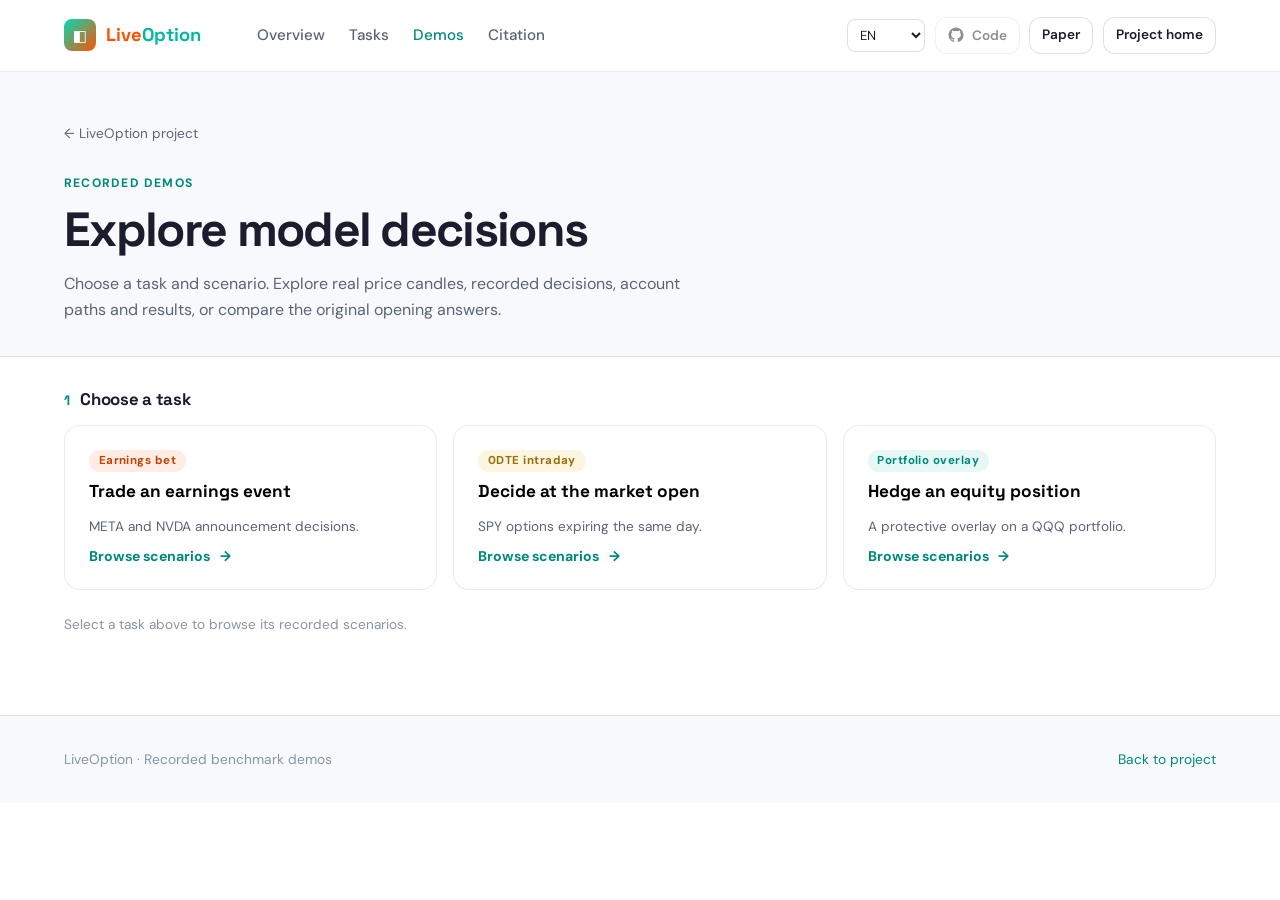
==== demos.html @ 9b3268a4 "Combine recorded models into a single demo selector and comparison" ====
<!DOCTYPE html>
<html lang="en">
<head>
<meta charset="utf-8">
<meta name="viewport" content="width=device-width, initial-scale=1">
<title data-i18n="meta.demoTitle">Recorded demos — LiveOption</title>
<meta name="description" content="Explore recorded LiveOption decisions by task: earnings events, 0DTE intraday trading and portfolio overlays." data-i18n-content="meta.demoDescription">
<link rel="preconnect" href="https://fonts.googleapis.com">
<link rel="preconnect" href="https://fonts.gstatic.com" crossorigin>
<link href="https://fonts.googleapis.com/css2?family=Space+Grotesk:wght@500;600;700&family=DM+Sans:ital,opsz,wght@0,9..40,400;0,9..40,500;0,9..40,600;0,9..40,700&family=JetBrains+Mono:wght@400;500&display=swap" rel="stylesheet">
<script src="js/locales.js?v=6"></script>
<script src="js/i18n.js?v=3"></script>
<link rel="stylesheet" href="css/style.css?v=6">
</head>

<body class="demos-page">
<nav class="nav">
  <div class="container">
    <a class="brand" href="index.html">
      <span class="mark">◧</span>
      <span><span class="lo-a">Live</span><span class="lo-b">Option</span></span>
    </a>
    <div class="nav-links">
      <a href="index.html#overview"><span data-i18n="nav.overview">Overview</span></a>
      <a href="index.html#tasks"><span data-i18n="nav.tasks">Tasks</span></a>
      <a href="demos.html" class="active" aria-current="page"><span data-i18n="nav.demos">Demos</span></a>
      <a href="index.html#cite"><span data-i18n="nav.citation">Citation</span></a>
    </div>
    <div class="nav-actions">
      <select class="language-select" data-language-select aria-label="Language" data-i18n-aria-label="nav.language">
        <option value="en" lang="en">EN</option>
        <option value="cn" lang="zh-CN">中文</option>
        <option value="jp" lang="ja">日本語</option>
      </select>
      <button class="btn btn-sm" type="button" disabled title="Repository link coming soon" aria-label="GitHub code — link coming soon" data-i18n-title="nav.codeSoon" data-i18n-aria-label="nav.codeAria"><svg width="16" height="16" viewBox="0 0 24 24" fill="currentColor" aria-hidden="true"><path d="M12 .75a11.25 11.25 0 0 0-3.558 21.923c.563.105.773-.244.773-.543v-2.094c-3.14.682-3.803-1.332-3.803-1.332-.514-1.306-1.255-1.654-1.255-1.654-1.026-.701.078-.687.078-.687 1.134.08 1.73 1.165 1.73 1.165 1.008 1.727 2.644 1.228 3.29.94.102-.73.394-1.228.716-1.51-2.507-.286-5.143-1.254-5.143-5.581 0-1.233.44-2.24 1.164-3.03-.117-.286-.505-1.434.11-2.987 0 0 .949-.304 3.094 1.16A10.76 10.76 0 0 1 12 6.142c.956.005 1.919.13 2.817.38 2.144-1.465 3.092-1.16 3.092-1.16.617 1.553.229 2.701.112 2.987.724.79 1.163 1.797 1.163 3.03 0 4.339-2.64 5.292-5.155 5.572.405.35.766 1.042.766 2.1v3.08c0 .302.204.653.78.542A11.252 11.252 0 0 0 12 .75Z"/></svg><span data-i18n="nav.code">Code</span></button>
      <a class="btn btn-sm" href="index.html#cite"><span data-i18n="nav.paper">Paper</span></a>
      <a class="btn btn-sm" href="index.html"><span data-i18n="nav.home">Project home</span></a>
    </div>
  </div>
</nav>
<main>
  <header class="demo-header">
    <div class="container">
      <a class="back-link" href="index.html"><span data-i18n="demo.back">← LiveOption project</span></a>
      <div class="eyebrow"><span data-i18n="demos.eyebrow">Recorded demos</span></div>
      <h1><span data-i18n="demo.title">Explore model decisions</span></h1>
      <p><span data-i18n="demo.intro">Choose a task, then a scenario. Compare the observation, reasoning and option orders from our recorded runs.</span></p>
    </div>
  </header>
  <section class="demo-browser" aria-label="Recorded demo browser" data-i18n-aria-label="demo.region">
    <div class="container">
      <h2 class="step-heading">1 <span><span data-i18n="demo.chooseTask">Choose a task</span></span></h2>
      <div class="demo-task-list" id="demo-tasks" aria-label="Task selection" data-i18n-aria-label="demo.taskSelection"></div>
      <p class="note" id="demo-status" role="status" aria-live="polite"><span data-i18n="demo.loading">Loading recorded demos…</span></p>
      <div class="pg demo-workspace" id="demo-workspace" hidden>
        <aside class="pg-side">
          <div class="panel">
            <h2 class="step-heading">2 <span><span data-i18n="demo.chooseScenario">Choose a scenario</span></span></h2>
            <div class="scenario-list" id="scenario-list" aria-label="Scenario selection" data-i18n-aria-label="demo.scenarioSelection"></div>
          </div>
          <details class="recording-note">
            <summary><span data-i18n="demo.about">About these recordings</span></summary>
            <p class="note"><span data-i18n="demo.aboutBody">All recorded models appear together. Observations may differ in news or portfolio state; differences are marked in the opening comparison.</span></p>
          </details>
        </aside>
        <div class="pg-main" aria-busy="false" id="demo-main">
          <div class="panel scenario-header">
            <div class="eyebrow" id="sc-task"></div>
            <h2 id="sc-title"><span data-i18n="demo.chooseScenario">Choose a scenario</span></h2>
            <p id="sc-blurb"></p>
            <div class="controls">
              <button class="btn btn-sm" id="toggle-prompt" aria-expanded="false" aria-controls="prompt-box"><span data-i18n="demo.showObservation">Show observation</span></button>
            </div>
            <div class="prompt-box" id="prompt-box" hidden></div>
            <p class="note" id="sc-meta"></p>
          </div>
          <div class="replay-tabs seg" id="replay-tabs" role="group" aria-label="Demo views" data-i18n-aria-label="replay.views" hidden></div>
          <div id="replay-host" hidden></div>
          <div class="panel" id="opening-panel">
            <h2 class="answers-heading"><span data-i18n="demo.answers">Recorded model decisions</span></h2>
            <p class="note answers-intro"><span data-i18n="demo.answersIntro">Reasoning, proposed option legs and orders resolved by the engine.</span></p>
            <p class="note original-note" data-i18n="demo.original">Observations, model replies and order identifiers are original benchmark records (English).</p>
            <div class="answers" id="answers"></div>
          </div>
        </div>
      </div>
      <noscript><p>Enable JavaScript to browse the recorded demos.</p></noscript>
    </div>
  </section>
</main>
<footer><div class="container"><div><span data-i18n="footer.demo">LiveOption · Recorded benchmark demos</span></div><a href="index.html"><span data-i18n="footer.back">Back to project</span></a></div></footer>
<script src="js/playground.js?v=6"></script>
<script src="js/replay.js?v=6"></script>
<!-- Default Statcounter code for LO https://liveoption.github.io/ -->
<script type="text/javascript">
var sc_project=13361926;
var sc_invisible=1;
var sc_security="5db59f12";
</script>
<script type="text/javascript"
src="https://www.statcounter.com/counter/counter.js" async></script>
<noscript><div class="statcounter"><a title="Web Analytics Made Easy -
Statcounter" href="https://statcounter.com/" target="_blank"><img
class="statcounter" src="https://c.statcounter.com/13361926/0/5db59f12/1/"
alt="Web Analytics Made Easy - Statcounter"
referrerPolicy="no-referrer-when-downgrade"></a></div></noscript>
<!-- End of Statcounter Code -->
</body>
</html>
---- css/style.css ----
/* LiveOption project site.
   Palette and type follow the AlphaBench project page so the two read as one
   body of work: teal primary, orange secondary, Space Grotesk headings over
   DM Sans body. The option-specific additions are the call/put pair and the
   per-model series colours, which are the manuscript's own figure colours so
   a model keeps one colour across the paper and the site. */

:root {
  --primary: #00B8A0;
  --primary-light: #00DBB6;
  --primary-dark: #00897B;
  --secondary: #FC5200;
  --gold: #E5A800;

  --bg: #FFFFFF;
  --bg-2: #F8F9FC;
  --bg-3: #F1F3F8;
  --bg-card: rgba(255, 255, 255, 0.95);
  --border: rgba(0, 0, 0, 0.08);
  --border-2: rgba(0, 0, 0, 0.12);

  --text: #1A1D2E;
  --text-2: #5A6478;
  --muted: #8994A8;

  /* Calls read green and puts red throughout, in the figures and here. */
  --call: #27AE60;
  --put: #E74C3C;

  --font-head: 'Space Grotesk', system-ui, -apple-system, sans-serif;
  --font-body: 'DM Sans', system-ui, -apple-system, sans-serif;
  --font-mono: 'JetBrains Mono', ui-monospace, 'SF Mono', Menlo, monospace;

  --r-sm: 8px;
  --r-md: 12px;
  --r-lg: 16px;
  --r-xl: 24px;
  --r-full: 9999px;

  --sp-xs: 0.5rem;
  --sp-sm: 1rem;
  --sp-md: 1.5rem;
  --sp-lg: 2rem;
  --sp-xl: 3rem;
  --sp-2xl: 4rem;
  --sp-3xl: 6rem;

  --shadow-sm: 0 1px 3px rgba(0,0,0,.08), 0 1px 2px rgba(0,0,0,.04);
  --shadow-md: 0 4px 6px rgba(0,0,0,.07), 0 2px 4px rgba(0,0,0,.04);
  --shadow-lg: 0 10px 25px rgba(0,0,0,.10), 0 4px 10px rgba(0,0,0,.05);
  --glow: 0 0 40px rgba(0,184,160,.12);

  --nav-h: 72px;
  --container: 1200px;
  --t-fast: 150ms ease;
  --t: 250ms ease;
}

* { box-sizing: border-box; }
[hidden] { display: none !important; }
button, a { -webkit-tap-highlight-color: transparent; }
button:focus-visible, a:focus-visible, summary:focus-visible { outline: 3px solid var(--primary); outline-offset: 4px; }

html { scroll-behavior: smooth; scroll-padding-top: calc(var(--nav-h) + 16px); }

body {
  margin: 0;
  font-family: var(--font-body);
  color: var(--text);
  background: var(--bg);
  line-height: 1.65;
  -webkit-font-smoothing: antialiased;
}

h1, h2, h3, h4 { font-family: var(--font-head); line-height: 1.2; margin: 0 0 var(--sp-sm); }
h2 { font-size: clamp(1.8rem, 3.5vw, 2.5rem); letter-spacing: -0.02em; }
h3 { font-size: 1.2rem; }
p { margin: 0 0 var(--sp-sm); color: var(--text-2); }
a { color: var(--primary-dark); text-decoration: none; }
a:hover { text-decoration: underline; }
code, .mono { font-family: var(--font-mono); font-size: 0.86em; }

.container { max-width: var(--container); margin: 0 auto; padding: 0 var(--sp-md); }
.narrow { max-width: 820px; }

/* ── navigation ─────────────────────────────────────────────── */
.nav {
  position: sticky; top: 0; z-index: 100; height: var(--nav-h);
  display: flex; align-items: center;
  background: rgba(255,255,255,.88);
  backdrop-filter: saturate(180%) blur(12px);
  border-bottom: 1px solid var(--border);
}
.nav .container { display: flex; align-items: center; gap: var(--sp-md); width: 100%; }
.brand { display: flex; align-items: center; gap: .6rem; font-family: var(--font-head); font-weight: 700; font-size: 1.15rem; color: var(--text); }
.brand:hover { text-decoration: none; }
.brand .mark {
  width: 32px; height: 32px; border-radius: var(--r-sm);
  background: linear-gradient(135deg, var(--primary-light), var(--secondary));
  display: grid; place-items: center; color: #fff; font-size: .95rem;
}
.brand .lo-a { color: var(--secondary); }
.brand .lo-b { color: var(--primary); }
.nav-links { display: flex; gap: var(--sp-md); margin-left: var(--sp-lg); }
.nav-links a { color: var(--text-2); font-size: .95rem; font-weight: 500; }
.nav-links a:hover, .nav-links a.active { color: var(--primary-dark); text-decoration: none; }
.nav-actions { margin-left: auto; display: flex; gap: .6rem; }
.nav-actions .btn { white-space: nowrap; }

.btn {
  display: inline-flex; align-items: center; gap: .5rem;
  padding: .62rem 1.1rem; border-radius: var(--r-md);
  font-family: var(--font-body); font-weight: 600; font-size: .92rem;
  border: 1px solid var(--border-2); background: #fff; color: var(--text);
  cursor: pointer; transition: all var(--t-fast); text-decoration: none;
}
.btn:hover { box-shadow: var(--shadow-md); transform: translateY(-1px); text-decoration: none; }
.btn-primary { background: var(--secondary); border-color: var(--secondary); color: #fff; }
.btn-primary:hover { background: #e04a00; }
.btn-teal { background: var(--primary); border-color: var(--primary); color: #fff; }
.btn-teal:hover { background: var(--primary-dark); }
.btn:disabled { opacity: .5; cursor: not-allowed; transform: none; box-shadow: none; }
.btn-sm { padding: .4rem .75rem; font-size: .85rem; }

/* ── hero ───────────────────────────────────────────────────── */
.hero {
  padding: var(--sp-3xl) 0 var(--sp-2xl);
  background: linear-gradient(135deg, #FFFFFF 0%, #F8F9FC 50%, #F1F5F9 100%);
  text-align: center; position: relative; overflow: hidden;
}
.hero::before {
  content: ''; position: absolute; inset: 0;
  background-image: linear-gradient(var(--border) 1px, transparent 1px),
                    linear-gradient(90deg, var(--border) 1px, transparent 1px);
  background-size: 48px 48px; opacity: .5;
  mask-image: radial-gradient(ellipse at center, #000 10%, transparent 70%);
}
.hero > * { position: relative; }
.pill {
  display: inline-flex; align-items: center; gap: .45rem;
  padding: .4rem .95rem; border-radius: var(--r-full);
  background: rgba(229,168,0,.1); border: 1px solid rgba(229,168,0,.25);
  color: #96700a; font-size: .85rem; font-weight: 600; margin-bottom: var(--sp-md);
}
.hero h1 {
  font-size: clamp(2.8rem, 7vw, 4.6rem); letter-spacing: -0.03em; margin-bottom: var(--sp-sm);
}
.hero h1 .a { color: var(--secondary); }
.hero h1 .b { color: var(--primary); }
.hero .tagline {
  font-family: var(--font-head); font-weight: 700; color: var(--text);
  font-size: clamp(1.05rem, 2.4vw, 1.4rem); max-width: 720px; margin: 0 auto var(--sp-md);
}
.hero .lede { max-width: 680px; margin: 0 auto var(--sp-lg); }
.hero-actions { display: flex; gap: .75rem; justify-content: center; flex-wrap: wrap; }

.stat-strip {
  display: grid; grid-template-columns: repeat(auto-fit, minmax(140px, 1fr));
  gap: var(--sp-sm); margin-top: var(--sp-2xl);
}
.stat { text-align: center; padding: var(--sp-sm); }
.stat .n { font-family: var(--font-head); font-size: 1.9rem; font-weight: 700; color: var(--primary-dark); }
.stat .l { font-size: .82rem; color: var(--muted); text-transform: uppercase; letter-spacing: .06em; }

/* ── sections ───────────────────────────────────────────────── */
section { padding: var(--sp-3xl) 0; }
section.alt { background: var(--bg-2); }
.sec-head { text-align: center; max-width: 760px; margin: 0 auto var(--sp-xl); }
.sec-head .eyebrow {
  color: var(--primary); font-weight: 700; font-size: .82rem;
  text-transform: uppercase; letter-spacing: .1em; margin-bottom: .4rem;
}

.cards { display: grid; grid-template-columns: repeat(auto-fit, minmax(280px, 1fr)); gap: var(--sp-md); }
.card {
  background: var(--bg-card); border: 1px solid var(--border);
  border-radius: var(--r-lg); padding: var(--sp-md);
  transition: all var(--t); position: relative; overflow: hidden;
}
.card:hover { box-shadow: var(--shadow-lg); transform: translateY(-2px); border-color: var(--border-2); }
.card .tag {
  display: inline-block; padding: .2rem .6rem; border-radius: var(--r-full);
  font-size: .72rem; font-weight: 700; letter-spacing: .04em;
  background: rgba(0,184,160,.1); color: var(--primary-dark); margin-bottom: .6rem;
}
.card .tag.orange { background: rgba(252,82,0,.1); color: #c24000; }
.card .tag.gold { background: rgba(229,168,0,.12); color: #96700a; }
.card p:last-child { margin-bottom: 0; }

/* ── tables ─────────────────────────────────────────────────── */
.table-wrap { overflow-x: auto; border: 1px solid var(--border); border-radius: var(--r-lg); background: #fff; }
table { width: 100%; border-collapse: collapse; font-size: .9rem; }
th, td { padding: .6rem .75rem; text-align: right; white-space: nowrap; }
th:first-child, td:first-child { text-align: left; }
thead th {
  background: var(--bg-3); font-family: var(--font-head); font-weight: 600;
  font-size: .8rem; color: var(--text-2); text-transform: uppercase; letter-spacing: .04em;
  position: sticky; top: 0; cursor: pointer; user-select: none;
}
thead th:hover { color: var(--primary-dark); }
thead th .arrow { opacity: .35; font-size: .7em; margin-left: .25rem; }
thead th.sorted .arrow { opacity: 1; color: var(--primary); }
tbody tr { border-top: 1px solid var(--border); }
tbody tr:hover { background: var(--bg-2); }
td.num { font-variant-numeric: tabular-nums; }
.pos { color: #1e8e5a; }
.neg { color: #c0392b; }
.model-cell { display: flex; align-items: center; gap: .5rem; font-weight: 600; }
.swatch { width: 10px; height: 10px; border-radius: 3px; flex: none; }

.controls { display: flex; gap: .6rem; flex-wrap: wrap; align-items: center; margin-bottom: var(--sp-md); }
.seg { display: inline-flex; background: var(--bg-3); border-radius: var(--r-md); padding: 3px; }
.seg button {
  border: 0; background: none; padding: .45rem .9rem; border-radius: var(--r-sm);
  font-family: var(--font-body); font-weight: 600; font-size: .88rem;
  color: var(--text-2); cursor: pointer; transition: all var(--t-fast);
}
.seg button.on { background: #fff; color: var(--primary-dark); box-shadow: var(--shadow-sm); }

.note {
  font-size: .85rem; color: var(--muted); margin-top: .75rem; line-height: 1.55;
}
.callout {
  border-left: 3px solid var(--gold); background: rgba(229,168,0,.06);
  padding: var(--sp-sm) var(--sp-md); border-radius: 0 var(--r-md) var(--r-md) 0;
  margin: var(--sp-md) 0; font-size: .92rem;
}
.callout strong { color: #96700a; }
.callout.teal { border-left-color: var(--primary); background: rgba(0,184,160,.06); }
.callout.teal strong { color: var(--primary-dark); }

/* ── figures ────────────────────────────────────────────────── */
figure { margin: var(--sp-lg) 0; }
figure img { width: 100%; border: 1px solid var(--border); border-radius: var(--r-lg); background: #fff; }
figcaption { font-size: .85rem; color: var(--muted); margin-top: .6rem; text-align: center; }

.chart { width: 100%; }
.chart text { font-family: var(--font-body); }

/* ── playground ─────────────────────────────────────────────── */
.pg { display: grid; grid-template-columns: 320px 1fr; gap: var(--sp-md); align-items: start; }
@media (max-width: 900px) { .pg { grid-template-columns: 1fr; } }

.pg-side { position: sticky; top: calc(var(--nav-h) + 16px); display: grid; gap: var(--sp-sm); }
.pg-main { min-width: 0; }
.panel { background: #fff; border: 1px solid var(--border); border-radius: var(--r-lg); padding: var(--sp-md); }
.panel h3 { font-size: 1rem; margin-bottom: .75rem; }

label { display: block; font-size: .82rem; font-weight: 600; color: var(--text-2); margin-bottom: .3rem; }
input[type=text], input[type=password], select, textarea {
  width: 100%; padding: .55rem .7rem; border: 1px solid var(--border-2);
  border-radius: var(--r-sm); font-family: var(--font-body); font-size: .9rem;
  background: #fff; color: var(--text);
}
input:focus, select:focus, textarea:focus { outline: 2px solid rgba(0,184,160,.35); border-color: var(--primary); }
.field { margin-bottom: .8rem; }
.field .hint { font-size: .76rem; color: var(--muted); margin-top: .25rem; }

.scenario-list { display: grid; gap: .5rem; }
.scenario {
  text-align: left; border: 1px solid var(--border); background: #fff;
  border-radius: var(--r-md); padding: .7rem .85rem; cursor: pointer;
  transition: all var(--t-fast); font-family: var(--font-body);
}
.scenario:hover { border-color: var(--primary); }
.scenario.on { border-color: var(--primary); background: rgba(0,184,160,.05); box-shadow: var(--glow); }
.scenario .t { font-weight: 700; font-size: .92rem; }
.scenario .s { font-size: .78rem; color: var(--muted); }

.prompt-box {
  font-family: var(--font-mono); font-size: .78rem; line-height: 1.5;
  background: var(--bg-3); border: 1px solid var(--border);
  border-radius: var(--r-md); padding: var(--sp-sm);
  max-height: 420px; overflow: auto; white-space: pre-wrap; word-break: break-word;
}
.answers { display: grid; gap: .6rem; }
.answer {
  border: 1px solid var(--border); border-radius: var(--r-md);
  padding: .7rem .85rem; background: #fff;
}
.answer.mine { border-color: var(--secondary); background: rgba(252,82,0,.04); }
.answer .who { display: flex; align-items: center; gap: .5rem; font-weight: 700; font-size: .9rem; margin-bottom: .35rem; }
.answer .who .badge {
  font-size: .68rem; font-weight: 700; padding: .1rem .45rem; border-radius: var(--r-full);
  background: var(--bg-3); color: var(--text-2); letter-spacing: .03em;
}
.legs { display: grid; gap: .25rem; margin-top: .4rem; }
.leg {
  display: flex; align-items: center; gap: .5rem; font-family: var(--font-mono);
  font-size: .78rem; padding: .25rem .5rem; border-radius: var(--r-sm); background: var(--bg-2);
}
.leg .side { font-weight: 700; min-width: 2.6rem; }
.leg .side.buy { color: var(--call); }
.leg .side.sell { color: var(--put); }
.no-trade { font-size: .82rem; color: var(--muted); font-style: italic; }

.spinner {
  width: 14px; height: 14px; border: 2px solid rgba(255,255,255,.4);
  border-top-color: #fff; border-radius: 50%; animation: spin .7s linear infinite;
}
@keyframes spin { to { transform: rotate(360deg); } }

.err {
  border-left: 3px solid var(--put); background: rgba(231,76,60,.06);
  padding: .7rem .9rem; border-radius: 0 var(--r-md) var(--r-md) 0;
  font-size: .86rem; color: #a93226; margin-top: .75rem;
}

footer {
  border-top: 1px solid var(--border); padding: var(--sp-lg) 0;
  font-size: .86rem; color: var(--muted); background: var(--bg-2);
}
footer .container { display: flex; justify-content: space-between; gap: var(--sp-md); flex-wrap: wrap; }

.cite {
  font-family: var(--font-mono); font-size: .8rem; background: var(--bg-3);
  border: 1px solid var(--border); border-radius: var(--r-md);
  padding: var(--sp-sm); white-space: pre; overflow-x: auto;
}

@media (max-width: 720px) {
  .nav-links { display: none; }
  section { padding: var(--sp-2xl) 0; }
}

/* Recorded demo entry points and task browser. */
.demo-preview { display: flex; flex-direction: column; color: var(--text); }
.demo-preview:hover { text-decoration: none; }
.demo-preview p { flex: 1; }
.demo-link { display: inline-flex; align-items: center; gap: .6rem; margin-top: 1rem; color: var(--primary-dark); font-size: .88rem; font-weight: 700; }
.demo-link span { transition: transform var(--t-fast); }
.demo-preview:hover .demo-link span, .demo-task:hover .demo-link span { transform: translateX(3px); }
.results-details { border: 1px solid var(--border); border-radius: var(--r-lg); background: #fff; }
.results-details > summary { display: flex; justify-content: space-between; align-items: center; gap: 1rem; padding: 1.5rem; cursor: pointer; list-style: none; }
.results-details > summary::-webkit-details-marker { display: none; }
.results-details > summary > span:first-child { display: grid; gap: .25rem; }
.results-details .eyebrow, .demo-header .eyebrow, .scenario-header .eyebrow { color: var(--primary-dark); font-size: .76rem; font-weight: 700; text-transform: uppercase; letter-spacing: .1em; }
.results-title { font-family: var(--font-head); font-weight: 700; font-size: 1.2rem; }
.results-details .note { margin: 0; }
.details-icon { font-size: 1.6rem; color: var(--primary-dark); }
.results-details[open] .details-icon { transform: rotate(45deg); }
.results-content { border-top: 1px solid var(--border); padding: 1.5rem; }
.results-content > .note { margin-bottom: 1.2rem; }
.demo-header { padding: 3rem 0 2rem; background: var(--bg-2); border-bottom: 1px solid var(--border); }
.back-link { display: inline-block; margin-bottom: 1.75rem; color: var(--text-2); font-size: .85rem; }
.demo-header h1 { font-size: clamp(2rem, 4vw, 3rem); letter-spacing: -.035em; margin: .5rem 0 .75rem; }
.demo-header p { max-width: 660px; margin: 0; }
.demo-browser { padding: 2rem 0 4rem; }
.step-heading { display: flex; align-items: baseline; gap: .65rem; font-size: .85rem; color: var(--primary-dark); }
.step-heading span { color: var(--text); font-size: 1.05rem; }
.demo-task-list { display: grid; grid-template-columns: repeat(3, 1fr); gap: 1rem; margin-bottom: 1.5rem; }
.demo-task { text-align: left; cursor: pointer; font-family: var(--font-body); }
.demo-task h3 { font-size: 1.08rem; }
.demo-task p { font-size: .85rem; margin-bottom: 0; }
.demo-task.on { border-color: var(--primary); box-shadow: 0 0 0 1px var(--primary); background: rgba(0,184,160,.035); }
.demo-task .demo-link { margin-top: .75rem; }
.demo-workspace { margin-top: 2rem; grid-template-columns: 260px minmax(0, 1fr); }
.demo-workspace .seg { flex-wrap: wrap; }
.recording-note { padding: .5rem .25rem; color: var(--text-2); font-size: .82rem; }
.recording-note summary { cursor: pointer; }
.scenario-header { margin-bottom: 1rem; }
.scenario-header h2 { font-size: 1.55rem; margin: .35rem 0 .5rem; }
.scenario-header > p { font-size: .9rem; }
.scenario-header .controls { margin: 1rem 0 0; }
.scenario-header .prompt-box { margin-top: 1rem; }
.scenario-header .prompt-box label { display: flex; flex-wrap: wrap; gap: .5rem; align-items: center; font: .8rem var(--font-body); }
.scenario-header .prompt-box select { max-width: 100%; min-width: 0; padding: .5rem; }
.scenario-header .prompt-box pre { white-space: pre-wrap; overflow-wrap: anywhere; margin: 1rem 0 0; font: inherit; }
.scenario-header #sc-meta { font-size: .75rem; margin-top: 1rem; }
.answers-heading { font-size: 1.15rem; }
.answers-intro { margin: -.25rem 0 1.25rem; }
.answer .who { flex-wrap: wrap; }
.answer-reasoning { font-size: .86rem; color: var(--text-2); margin: .5rem 0 .75rem; overflow-wrap: anywhere; }
.leg { flex-wrap: wrap; overflow-wrap: anywhere; }

@media (max-width: 1050px) {
  .nav-links { gap: 1rem; margin-left: .5rem; }
}
@media (max-width: 900px) {
  .demo-workspace { grid-template-columns: 1fr; }
  .demo-workspace .pg-side { position: static; }
}
@media (max-width: 720px) {
  .demo-task-list { grid-template-columns: 1fr; }
  .demo-task { padding: 1rem; }
  .demo-header { padding: 2rem 0; }
  .demo-header p { font-size: .92rem; }
  .demos-page .nav-actions > a:first-of-type { display: none; }
  .results-content { padding: 1rem; }
}
@media (max-width: 420px) {
  .nav .container { gap: .5rem; padding: 0 .75rem; }
  .nav-actions { gap: .35rem; }
  .nav-actions .btn { padding: .4rem .55rem; font-size: .76rem; }
  .brand { gap: .35rem; font-size: 1rem; }
  .brand .mark { width: 26px; height: 26px; }
}

/* Shared language selector and CJK typography. */
.language-select {
  width: auto; min-width: 76px; max-width: 100px; padding: .4rem .55rem;
  font-size: .82rem; line-height: 1.4; align-self: center; cursor: pointer;
}
html:lang(zh-CN) body { font-family: 'DM Sans', 'PingFang SC', 'Microsoft YaHei', sans-serif; }
html:lang(ja) body { font-family: 'DM Sans', 'Hiragino Kaku Gothic ProN', 'Yu Gothic', Meiryo, sans-serif; }
html:lang(zh-CN) h1, html:lang(zh-CN) h2, html:lang(zh-CN) h3,
html:lang(ja) h1, html:lang(ja) h2, html:lang(ja) h3 { line-height: 1.45; }
html:lang(zh-CN) .hero .lede, html:lang(ja) .hero .lede { line-height: 1.9; }
.original-figure-note { display: block; margin-top: .35rem; font-size: .78rem; }
.original-note { border-left: 2px solid var(--border-2); padding-left: .75rem; margin-bottom: 1.25rem; }
.seg { max-width: 100%; flex-wrap: wrap; }
@media (max-width: 1100px) {
  .nav-links { gap: .75rem; margin-left: 0; }
  .nav .container { gap: .75rem; }
}
@media (max-width: 980px) { .nav-links { display: none; } }
@media (max-width: 520px) {
  :root { --nav-h: 110px; }
  .nav { height: auto; min-height: var(--nav-h); }
  .nav .container { flex-wrap: wrap; padding-top: .55rem; padding-bottom: .55rem; gap: .5rem; }
  .nav-actions { width: 100%; margin-left: 0; justify-content: space-between; gap: .3rem; }
  .nav-actions .btn { padding: .4rem .55rem; font-size: .76rem; }
  .language-select { min-width: 72px; padding: .35rem .4rem; }
  .demos-page .nav-actions > a:first-of-type { display: inline-flex; }
  .demo-task p, .card p { overflow-wrap: anywhere; }
}

/* Recorded replay explorer: each tab keeps a compact, separately paged view. */
.replay-tabs { margin: 1.25rem 0; position: sticky; top: calc(var(--nav-h) + 8px); z-index: 3; padding: .45rem; background: rgba(255,255,255,.97); border: 1px solid var(--border); border-radius: 12px; }
.replay-tabs button { min-height: 40px; }
#replay-host { display: grid; grid-template-columns: minmax(0,1fr); gap: 1rem; min-width: 0; }
#replay-host > * { min-width: 0; }
#replay-host .note { color: var(--text-2); }
.replay-status-partial { border-left: 3px solid #b24c39; background: #fff6ef; color: #7d3529 !important; padding: .65rem .8rem; }
#replay-host[hidden], #replay-tabs[hidden], #opening-panel[hidden] { display: none; }
.replay-toolbar { display: flex; flex-wrap: wrap; align-items: center; justify-content: space-between; gap: .75rem; }
.replay-toolbar h3 { margin: 0; }
.replay-toolbar label, .replay-jump { display: flex; flex-wrap: wrap; align-items: center; gap: .6rem; font-size: .82rem; font-weight: 600; }
.replay-toolbar select, .replay-jump select { min-width: 0; max-width: 100%; width: auto; padding: .6rem .7rem; margin: 0; font-size: .82rem; }
.replay-toolbar label { min-width: 0; max-width: 100%; }
.replay-source { margin: 1rem 0 .5rem; color: #006e62; font-size: .78rem; font-weight: 600; line-height: 1.7; }
.replay-kpis { display: grid; grid-template-columns: repeat(4,minmax(0,1fr)); gap: .6rem; }
.replay-kpi { padding: 1rem; background: #fff; border: 1px solid var(--border); border-radius: 12px; min-width: 0; }
.replay-kpi > span { display: block; font-size: .74rem; line-height: 1.5; color: var(--text-2); }
.replay-kpi strong { display: block; margin-top: .55rem; font: 500 1.2rem var(--font-mono); overflow-wrap: anywhere; }
.replay-scroll { overflow: auto; width: 100%; max-width: 100%; margin: .9rem 0; border: 1px solid var(--border); border-radius: 10px; }
.replay-scroll:focus-visible { outline: 2px solid var(--primary-dark); outline-offset: 2px; }
.replay-chart { display: block; width: 100%; min-width: 760px; }
.replay-chart text { fill: var(--text-2); font: 12px var(--font-body); }
.replay-chart [data-checkpoint] { cursor: pointer; }
.replay-chart [data-checkpoint]:focus { outline: none; }
.replay-chart [data-checkpoint]:focus circle { stroke: #111827; stroke-width: 4; }
.replay-legend { display: flex; flex-wrap: wrap; gap: .6rem 1.25rem; margin-bottom: 1rem; font-size: .78rem; }
.replay-legend > span { display: inline-flex; align-items: center; gap: .5rem; }
.replay-legend i { width: 18px; height: 3px; display: inline-block; border-radius: 2px; }
.replay-jump { margin-top: 1rem; }
.replay-jump select { max-width: min(100%,460px); }
.replay-inspector { scroll-margin-top: calc(var(--nav-h) + 85px); }
.replay-inspector h4 { margin: 1.25rem 0 .5rem; font-size: .87rem; }
.replay-inspector details { border-top: 1px solid var(--border); padding: 1rem 0 .2rem; margin-top: 1rem; }
.replay-inspector summary { cursor: pointer; font-size: .85rem; font-weight: 600; }
.replay-inspector .answer-reasoning { max-height: 340px; overflow: auto; font-size: .9rem; line-height: 1.8; }
.replay-inspector pre { white-space: pre-wrap; overflow-wrap: anywhere; max-height: 350px; overflow: auto; padding: 1rem; border-radius: 8px; background: var(--bg-2); font: .75rem/1.8 var(--font-mono); }
.replay-hash { display: block; overflow-wrap: anywhere; font-size: .65rem; color: var(--text-2); margin: .5rem 0; }
.replay-records { display: grid; gap: .5rem; margin-top: 1rem; }
.replay-record { display: grid; grid-template-columns: auto 1fr auto; gap: .85rem; align-items: center; width: 100%; text-align: left; padding: .9rem; border: 1px solid var(--border); border-radius: 9px; background: #fff; color: var(--text); font: .82rem/1.6 var(--font-body); cursor: pointer; }
.replay-record.on { border-color: var(--primary-dark); background: #f1f8f6; }
.replay-record small { display: block; color: var(--text-2); font: .72rem var(--font-mono); margin-top: .2rem; }
.replay-pager { display: flex; flex-wrap: wrap; gap: .8rem; align-items: center; justify-content: space-between; margin-top: 1rem; font-size: .75rem; color: var(--text-2); }
.replay-pager > div { display: flex; gap: .5rem; }
.replay-table { width: 100%; border-collapse: collapse; min-width: 650px; font-size: .75rem; }
.replay-table th, .replay-table td { padding: .85rem .7rem; border-bottom: 1px solid var(--border); text-align: left; white-space: nowrap; }
.replay-table th { font-weight: 600; color: var(--text-2); }
.replay-table td { font-family: var(--font-mono); }
.replay-result-grid { display: grid; grid-template-columns: minmax(0,1fr) minmax(0,1fr); gap: 1rem; }
.replay-result-grid .panel { min-width: 0; }
.replay-result-grid dl > div { display: flex; gap: .75rem; justify-content: space-between; border-bottom: 1px solid var(--border); padding: .85rem 0; font-size: .8rem; }
.replay-result-grid dd { margin: 0; font-family: var(--font-mono); }
.replay-activity { height: 16px; background: #697687; border-radius: 8px; overflow: hidden; margin: 1.25rem 0; }
.replay-activity span { display: block; height: 100%; background: #2864aa; }
@media (max-width: 720px) {
  .replay-kpis { grid-template-columns: repeat(2,minmax(0,1fr)); }
  .replay-result-grid { grid-template-columns: minmax(0,1fr); }
  .replay-tabs { position: static; }
  .replay-record { grid-template-columns: auto 1fr; }
  .replay-record .badge { grid-column: 2; justify-self: start; }
  .replay-toolbar { align-items: flex-start; }
}

/* Scenario cards open compact editorial guides. */
.scenario-card { display: flex; flex-direction: column; align-items: flex-start; text-align: left; font-family: var(--font-body); color: var(--text); cursor: pointer; }
.scenario-card-title { display: block; font-family: var(--font-head); font-size: 1.2rem; font-weight: 700; line-height: 1.45; margin-bottom: 1rem; }
.scenario-card-body { display: block; flex: 1; color: var(--text-2); font-size: 1rem; line-height: 1.75; }
.scenario-card .demo-link { margin-top: 1.75rem; }
.scene-dialog { width: min(900px, calc(100% - 2rem)); max-height: 88dvh; border: 1px solid var(--border-2); border-radius: 22px; padding: 0; color: var(--text); background: #fff; box-shadow: 0 24px 90px rgba(20,30,50,.22); overscroll-behavior: contain; }
.scene-dialog::backdrop { background: rgba(20,28,43,.48); backdrop-filter: blur(4px); }
.scene-header { display: flex; justify-content: space-between; align-items: flex-start; gap: 1rem; position: sticky; top: 0; z-index: 2; padding: 1.5rem 2rem; background: rgba(255,255,255,.97); border-bottom: 1px solid var(--border); }
.scene-header .eyebrow { color: var(--primary-dark); font-size: .76rem; font-weight: 700; letter-spacing: .06em; }
.scene-header h2 { font-size: clamp(1.3rem, 3vw, 1.8rem); margin: .25rem 0 0; }
.scene-header-actions { display: flex; align-items: center; gap: .65rem; flex: none; }
.scene-close { display: grid; place-items: center; width: 34px; height: 34px; border: 1px solid var(--border-2); border-radius: 50%; background: var(--bg-2); color: var(--text-2); font: 1.4rem/1 var(--font-body); cursor: pointer; }
.scene-content { padding: 1.75rem 2rem 2rem; }
.scene-content h3 { font-size: 1rem; }
.scene-content p { font-size: .92rem; line-height: 1.8; }
.scene-goal p { margin-bottom: 0; }
.scene-figure { padding: 1rem 1.25rem; margin: 1.5rem 0; border: 1px solid var(--border); border-radius: 16px; background: linear-gradient(135deg, #f9fcfc, #f7f8fb); }
.scene-drawing { display: block; width: 100%; max-height: 260px; color: var(--muted); overflow: visible; }
.scene-axis { fill: none; stroke: #b2bac9; stroke-width: 2; }
.scene-zero { fill: none; stroke: #dbe0e8; stroke-width: 1.5; stroke-dasharray: 4 5; }
.scene-volatility, .scene-protected-line { fill: none; stroke: var(--primary-dark); stroke-width: 4; stroke-linecap: round; stroke-linejoin: round; }
.scene-event { stroke: var(--secondary); stroke-width: 2; stroke-dasharray: 4 5; }
.scene-hint { fill: none; stroke: var(--secondary); stroke-width: 2; stroke-linecap: round; stroke-linejoin: round; }
.scene-node { fill: #fff; stroke: #cddfdb; stroke-width: 2; }
.scene-icon { fill: none; stroke: var(--primary-dark); stroke-width: 2.5; stroke-linecap: round; stroke-linejoin: round; }
.scene-loop { fill: none; stroke: #8aa5a0; stroke-width: 2; stroke-dasharray: 5 5; }
.scene-stock-line { fill: none; stroke: #a0aabc; stroke-width: 3; stroke-dasharray: 7 6; }
.scene-phase-labels { display: grid; grid-template-columns: repeat(3, 1fr); gap: .6rem; text-align: center; font-size: .82rem; font-weight: 600; line-height: 1.5; }
.scene-legend { display: flex; align-items: center; justify-content: center; gap: .5rem; margin-top: 1rem; font-size: .78rem; color: var(--text-2); }
.legend-line { display: inline-block; width: 24px; border-top: 3px solid var(--primary-dark); vertical-align: middle; flex: none; }
.legend-line.stock { border-color: #a0aabc; border-top-style: dashed; }
.scene-session { display: flex; align-items: center; gap: .75rem; margin-top: 1rem; color: var(--text-2); font-size: .76rem; }
.scene-session-line { flex: 1; height: 3px; background: linear-gradient(90deg, var(--primary), var(--secondary)); border-radius: 2px; }
.scene-payoff-axis { display: flex; justify-content: space-between; gap: 1rem; font-size: .75rem; color: var(--text-2); }
.scene-payoff-legend { flex-wrap: wrap; gap: .75rem 1.5rem; }
.scene-payoff-legend > span { display: inline-flex; align-items: center; gap: .5rem; }
.scene-figure figcaption { margin-top: 1rem; font-size: .82rem; color: var(--text-2); line-height: 1.65; }
.scene-figure .scene-schematic { text-align: center; font-size: .72rem; color: var(--muted); line-height: 1.5; margin: .5rem 0 0; }
.scene-explanation-grid { display: grid; grid-template-columns: 1fr 1fr; gap: 1rem; }
.scene-explanation { padding: 1.15rem; border: 1px solid var(--border); border-radius: 12px; }
.scene-explanation p { margin: 0; font-size: .88rem; }
.scene-explanation.challenge { grid-column: 1 / -1; background: rgba(229,168,0,.05); }
.scene-case-section { padding: 1.75rem 0 0; }
.scene-cases { display: grid; grid-template-columns: repeat(auto-fit, minmax(230px, 1fr)); gap: 1rem; }
.scene-case { padding: 1rem; background: var(--bg-2); border: 1px solid var(--border); border-radius: 12px; }
.scene-case h4 { font-size: .95rem; margin-bottom: .5rem; }
.scene-case p { font-size: .85rem; }
.scene-case-focus { margin: 0; padding-top: .75rem; border-top: 1px solid var(--border); }
.scene-case-focus strong { color: var(--primary-dark); font-size: .78rem; }
@media (max-width: 600px) {
  .scene-dialog { width: calc(100% - 1rem); max-height: 92dvh; border-radius: 16px; }
  .scene-header { padding: 1rem; gap: .5rem; }
  .scene-header h2 { font-size: 1.15rem; }
  .scene-header-actions { gap: .4rem; }
  .scene-header .language-select { min-width: 66px; max-width: 76px; font-size: .75rem; }
  .scene-close { width: 30px; height: 30px; }
  .scene-content { padding: 1.25rem 1rem; }
  .scene-figure { padding: 1rem .5rem; }
  .scene-phase-labels { font-size: .72rem; gap: .35rem; }
  .scene-explanation-grid { grid-template-columns: 1fr; }
  .scene-cases { grid-template-columns: 1fr; }
  .scene-payoff-axis { font-size: .65rem; }
}
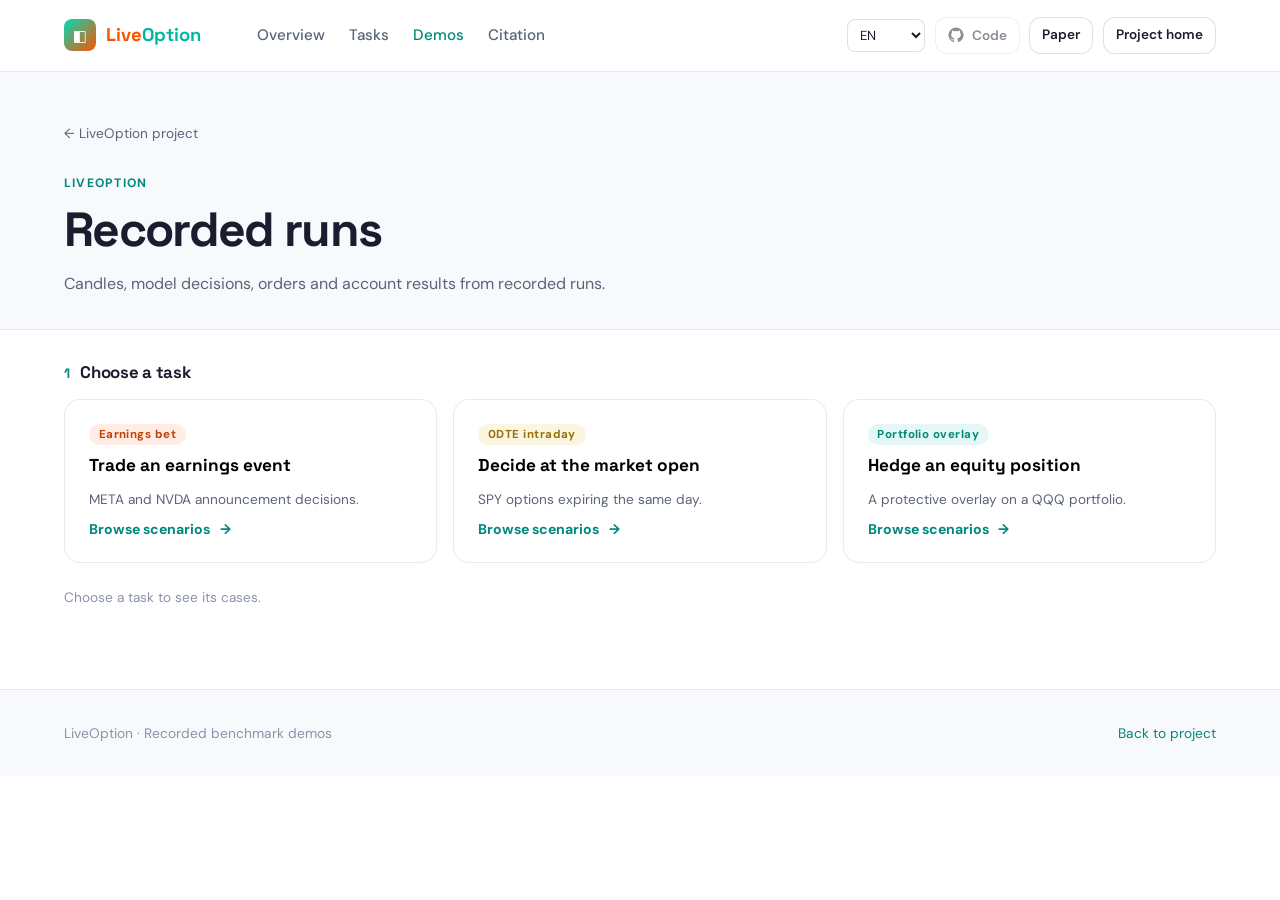
==== commit e24b2d9f: "Edit site copy for concise, factual language across all three locales" ====
--- a/demos.html
+++ b/demos.html
@@ -8,9 +8,9 @@
 <link rel="preconnect" href="https://fonts.googleapis.com">
 <link rel="preconnect" href="https://fonts.gstatic.com" crossorigin>
 <link href="https://fonts.googleapis.com/css2?family=Space+Grotesk:wght@500;600;700&family=DM+Sans:ital,opsz,wght@0,9..40,400;0,9..40,500;0,9..40,600;0,9..40,700&family=JetBrains+Mono:wght@400;500&display=swap" rel="stylesheet">
-<script src="js/locales.js?v=6"></script>
+<script src="js/locales.js?v=10"></script>
 <script src="js/i18n.js?v=3"></script>
-<link rel="stylesheet" href="css/style.css?v=6">
+<link rel="stylesheet" href="css/style.css?v=9">
 </head>
 
 <body class="demos-page">
@@ -42,9 +42,9 @@
   <header class="demo-header">
     <div class="container">
       <a class="back-link" href="index.html"><span data-i18n="demo.back">← LiveOption project</span></a>
-      <div class="eyebrow"><span data-i18n="demos.eyebrow">Recorded demos</span></div>
-      <h1><span data-i18n="demo.title">Explore model decisions</span></h1>
-      <p><span data-i18n="demo.intro">Choose a task, then a scenario. Compare the observation, reasoning and option orders from our recorded runs.</span></p>
+      <div class="eyebrow"><span data-i18n="demos.eyebrow">LiveOption</span></div>
+      <h1><span data-i18n="demo.title">Recorded runs</span></h1>
+      <p><span data-i18n="demo.intro">Candles, model decisions, orders and account results from recorded runs.</span></p>
     </div>
   </header>
   <section class="demo-browser" aria-label="Recorded demo browser" data-i18n-aria-label="demo.region">
@@ -59,8 +59,8 @@
             <div class="scenario-list" id="scenario-list" aria-label="Scenario selection" data-i18n-aria-label="demo.scenarioSelection"></div>
           </div>
           <details class="recording-note">
-            <summary><span data-i18n="demo.about">About these recordings</span></summary>
-            <p class="note"><span data-i18n="demo.aboutBody">All recorded models appear together. Observations may differ in news or portfolio state; differences are marked in the opening comparison.</span></p>
+            <summary><span data-i18n="demo.about">About the records</span></summary>
+            <p class="note"><span data-i18n="demo.aboutBody">Inputs can differ between models; the opening comparison marks these differences relative to the first model. Later decisions use each model’s own holdings. Only available records are shown.</span></p>
           </details>
         </aside>
         <div class="pg-main" aria-busy="false" id="demo-main">
@@ -69,7 +69,7 @@
             <h2 id="sc-title"><span data-i18n="demo.chooseScenario">Choose a scenario</span></h2>
             <p id="sc-blurb"></p>
             <div class="controls">
-              <button class="btn btn-sm" id="toggle-prompt" aria-expanded="false" aria-controls="prompt-box"><span data-i18n="demo.showObservation">Show observation</span></button>
+              <button class="btn btn-sm" id="toggle-prompt" aria-expanded="false" aria-controls="prompt-box"><span data-i18n="demo.showObservation">Input text</span></button>
             </div>
             <div class="prompt-box" id="prompt-box" hidden></div>
             <p class="note" id="sc-meta"></p>
@@ -77,9 +77,9 @@
           <div class="replay-tabs seg" id="replay-tabs" role="group" aria-label="Demo views" data-i18n-aria-label="replay.views" hidden></div>
           <div id="replay-host" hidden></div>
           <div class="panel" id="opening-panel">
-            <h2 class="answers-heading"><span data-i18n="demo.answers">Recorded model decisions</span></h2>
-            <p class="note answers-intro"><span data-i18n="demo.answersIntro">Reasoning, proposed option legs and orders resolved by the engine.</span></p>
-            <p class="note original-note" data-i18n="demo.original">Observations, model replies and order identifiers are original benchmark records (English).</p>
+            <h2 class="answers-heading"><span data-i18n="demo.answers">Opening decisions</span></h2>
+            <p class="note answers-intro"><span data-i18n="demo.answersIntro">Model reasoning, proposed option legs and the resulting order proposals.</span></p>
+            <p class="note original-note" data-i18n="demo.original">Inputs, replies and order identifiers are shown in their original language.</p>
             <div class="answers" id="answers"></div>
           </div>
         </div>
@@ -89,8 +89,8 @@
   </section>
 </main>
 <footer><div class="container"><div><span data-i18n="footer.demo">LiveOption · Recorded benchmark demos</span></div><a href="index.html"><span data-i18n="footer.back">Back to project</span></a></div></footer>
-<script src="js/playground.js?v=6"></script>
-<script src="js/replay.js?v=6"></script>
+<script src="js/playground.js?v=9"></script>
+<script src="js/replay.js?v=9"></script>
 <!-- Default Statcounter code for LO https://liveoption.github.io/ -->
 <script type="text/javascript">
 var sc_project=13361926;
--- a/css/style.css
+++ b/css/style.css
@@ -423,6 +423,208 @@
   .language-select { min-width: 72px; padding: .35rem .4rem; }
   .demos-page .nav-actions > a:first-of-type { display: inline-flex; }
   .demo-task p, .card p { overflow-wrap: anywhere; }
+}
+
+/* Ordered homepage: tasks, agents, infrastructure, then results. */
+.section-anchor { display: block; height: 0; scroll-margin-top: var(--nav-h); }
+.design-section .sec-head { margin-bottom: 2.5rem; }
+.task-facts { display: grid; gap: .6rem; margin-top: 1.4rem; width: 100%; }
+.task-facts > span { display: block; font-size: .78rem; color: var(--text-2); background: #f4f7f7; border-left: 2px solid #b3d8d0; padding: .55rem .7rem; border-radius: 0 5px 5px 0; }
+.agent-view-tabs { display: grid; grid-template-columns: repeat(3,minmax(0,1fr)); gap: .8rem; margin-bottom: 1rem; }
+.agent-view-tabs button { display: flex; flex-direction: column; gap: .45rem; text-align: left; min-width: 0; background: #fff; border: 1px solid var(--border); border-radius: 12px; padding: 1.2rem; cursor: pointer; color: var(--text); font-family: var(--font-body); }
+.agent-view-tabs button > span { color: var(--primary-dark); font: 600 .75rem var(--font-mono); }
+.agent-view-tabs strong { font-size: 1rem; line-height: 1.6; overflow-wrap: anywhere; }
+.agent-view-tabs small { color: var(--text-2); font-size: .8rem; line-height: 1.6; }
+.agent-view-tabs .on { border-color: #00796d; box-shadow: inset 0 0 0 1px #00796d; background: #edf7f3; }
+.agent-canvas { background: white; border: 1px solid var(--border); border-radius: 18px; padding: 2rem; min-width: 0; }
+.agent-paper-link { display: block; margin-top: 1.25rem; font-size: .85rem; }
+.agent-workflow { display: grid; grid-template-columns: repeat(4,minmax(0,1fr)); gap: 1rem; }
+.agent-node { position: relative; display: flex; flex-direction: column; gap: .5rem; align-items: flex-start; text-align: left; border: 1px solid var(--border); background: #f8fafb; border-radius: 10px; padding: 1rem; color: var(--text); font-family: var(--font-body); cursor: pointer; min-width: 0; }
+.agent-node:not(:last-child)::after { content: '→'; position: absolute; right: -16px; top: 40%; color: #778d89; }
+.agent-node > span { font: .75rem var(--font-mono); color: var(--primary-dark); }
+.agent-node strong { font-size: .95rem; line-height: 1.6; }
+.agent-node small { font-size: .74rem; color: var(--text-2); line-height: 1.6; }
+.agent-node.on { background: #e9f5f0; border-color: #00796d; }
+.agent-hold { margin: 1rem 0 1.5rem; font-size: .8rem; color: var(--text-2); }
+.agent-stage-panel { display: grid; grid-template-columns: minmax(0,.9fr) minmax(0,1.3fr); gap: 2rem; padding-top: 1.5rem; border-top: 1px solid var(--border); }
+.agent-stage-copy h3 { margin-top: .75rem; }
+.agent-stage-copy p, .agent-stage-copy a { font-size: .88rem; line-height: 1.85; }
+.agent-stage-artifact { min-width: 0; }
+.agent-stage-artifact pre { white-space: pre-wrap; overflow-wrap: anywhere; max-height: 260px; overflow: auto; padding: 1rem; background: #f4f6f9; border-radius: 8px; font: .72rem/1.8 var(--font-mono); }
+.agent-artifact { padding: 1rem; background: #f6f8fa; border-radius: 8px; margin-top: 1rem; font-size: .8rem; }
+.agent-artifact summary { cursor: pointer; }
+.agent-reasoning { font-size: .88rem; line-height: 1.8; }
+.agent-targets { margin: 1rem 0 0; padding: 1rem 1rem 1rem 2rem; background: #f5f7f8; border-radius: 8px; font: .75rem/1.9 var(--font-mono); overflow-wrap: anywhere; }
+.agent-original { font-size: .72rem; color: var(--text-2); }
+.agent-order-list { display: grid; gap: .65rem; }
+.agent-order-list article { display: flex; flex-wrap: wrap; align-items: center; gap: .7rem; background: #f4f8f7; padding: 1rem; border-radius: 8px; }
+.agent-order-list code { overflow-wrap: anywhere; }
+.agent-order-list strong, .agent-side { font-size: .8rem; }
+.agent-side { font-weight: 700; color: #176d62; }
+.agent-checks { list-style: none; padding: 0; display: grid; gap: .7rem; }
+.agent-checks li { display: flex; flex-wrap: wrap; gap: 1rem; padding: 1rem; background: #edf6f1; border-radius: 8px; font-size: .82rem; }
+.agent-adapter-intro { max-width: 780px; margin-bottom: 1.5rem; }
+.agent-adapter-intro h3 { margin: .7rem 0; font-size: 1.4rem; }
+.agent-adapter-intro p { font-size: .9rem; line-height: 1.85; }
+.agent-method { font: 700 .8rem var(--font-mono); color: var(--primary-dark); }
+.agent-sliders { display: grid; grid-template-columns: repeat(3,minmax(0,1fr)); gap: 1.5rem; margin: 1rem 0 2rem; padding: 1rem; border: 1px solid var(--border); border-radius: 10px; }
+.agent-sliders label { margin: 0; font-size: .8rem; }
+.agent-sliders output { float: right; font-family: var(--font-mono); color: var(--text); }
+.agent-sliders input { width: 100%; margin-top: 1rem; accent-color: #00796d; }
+.agent-avsr-grid, .agent-qocr-layout { display: grid; grid-template-columns: minmax(0,.9fr) minmax(0,1.1fr); align-items: center; gap: 2rem; }
+.agent-avsr-grid table, .qocr-buckets { width: 100%; border-collapse: separate; border-spacing: 5px; font-size: .8rem; table-layout: fixed; }
+.agent-avsr-grid caption { text-align: left; font-weight: 600; margin-bottom: .75rem; }
+.agent-avsr-grid th, .qocr-buckets th { font-size: .75rem; color: var(--text-2); padding: .3rem; font-weight: 500; }
+.agent-avsr-grid td, .qocr-buckets td { padding: 0; }
+.agent-avsr-grid td button, .qocr-buckets button { display: block; width: 100%; min-height: 54px; padding: .6rem .25rem; border: 1px solid #d5e8e1; background: #eef6f2; border-radius: 6px; color: #255b50; font: .85rem var(--font-mono); cursor: pointer; }
+.agent-avsr-grid td button.on, .qocr-buckets button.on { background: #007367; color: white; border-color: #007367; }
+.agent-smile { min-width: 0; }
+.agent-chart-hint { display: none; font-size: .75rem; color: var(--text-2); }
+.agent-smile svg { width: 100%; display: block; }
+.agent-smile text { font: 12px var(--font-body); fill: var(--text-2); }
+.agent-curve-key { display: flex; justify-content: center; gap: 1.4rem; margin: .75rem 0; font-size: .75rem; }
+.agent-curve-key span { display: flex; align-items: center; gap: .4rem; }
+.agent-curve-key i { width: 18px; height: 3px; }
+.agent-selection { padding: .85rem 1rem; border-radius: 8px; background: #f2f7f4; font: .85rem/1.8 var(--font-mono); color: var(--text); overflow-wrap: anywhere; margin-top: 1rem; }
+.agent-metrics { display: grid; grid-template-columns: repeat(2,minmax(0,1fr)); gap: .8rem; margin-top: 1rem; }
+.agent-metrics > div { padding: .9rem; border: 1px solid var(--border); border-radius: 8px; min-width: 0; }
+.agent-metrics span { display: block; color: var(--text-2); font-size: .75rem; }
+.agent-metrics strong { display: block; margin-top: .4rem; font-size: .9rem; }
+.agent-example-note { font-size: .75rem; color: var(--text-2); border-left: 2px solid #99c8b9; padding-left: .7rem; margin: 1.5rem 0 0; }
+.agent-qocr-controls { display: flex; flex-wrap: wrap; gap: 1rem; margin: 1rem 0 1.5rem; }
+.agent-qocr-controls label { flex: 1; max-width: 260px; }
+.qocr-buckets small { display: block; margin-top: .25rem; font: .65rem var(--font-body); }
+.agent-qocr-result { min-width: 0; }
+.agent-qocr-result h4 { font-size: .85rem; margin: 1.1rem 0 .6rem; }
+.agent-qocr-result pre { background: #f4f6f9; border-radius: 8px; padding: 1rem; font: .75rem/1.8 var(--font-mono); white-space: pre-wrap; overflow-wrap: anywhere; }
+.agent-canvas .note { color: var(--text-2); font-size: .78rem; }
+.results-facts { display: grid; grid-template-columns: repeat(4,minmax(0,1fr)); gap: 1rem; margin-bottom: 1.5rem; }
+.results-facts > div { padding: 1.25rem; border: 1px solid var(--border); border-radius: 12px; background: white; }
+.results-facts strong { display: block; color: #007367; font: 600 1.8rem var(--font-head); }
+.results-facts span { display: block; color: var(--text-2); font-size: .8rem; margin-top: .4rem; }
+.results-dashboard { border: 1px solid var(--border); background: #fff; border-radius: 18px; overflow: hidden; margin-bottom: 1.4rem; }
+.dashboard-tabs { display: flex; overflow: auto; padding: .6rem; gap: .4rem; background: #f0f5f4; border-bottom: 1px solid var(--border); }
+.dashboard-tabs button { flex: 1; min-width: 145px; border: none; background: transparent; color: var(--text-2); padding: .85rem .6rem; border-radius: 8px; font: 600 .85rem var(--font-body); cursor: pointer; }
+.dashboard-tabs button.on { background: #fff; color: #006e62; box-shadow: var(--shadow-sm); }
+.dashboard-toolbar { display: flex; flex-wrap: wrap; align-items: center; gap: 1rem 1.5rem; padding: 1.4rem; border-bottom: 1px solid var(--border); }
+.dashboard-toolbar label { margin: 0; width: 230px; max-width: 100%; }
+.dashboard-toolbar p { flex: 1; font-size: .78rem; margin: 0; min-width: 180px; }
+.dashboard-main { display: grid; grid-template-columns: minmax(0,1fr) 270px; }
+.dashboard-plot { padding: 1.5rem; min-width: 0; }
+.dashboard-plot h3 { font-size: 1.05rem; }
+.dashboard-plot .note { font-size: .78rem; color: var(--text-2); min-height: 3rem; }
+.dashboard-plot .viz-chart { min-width: 660px; }
+.dashboard-inspector { background: #f5f8f7; border-left: 1px solid var(--border); padding: 1.5rem; min-width: 0; }
+.dashboard-inspector .eyebrow { font-size: .65rem; }
+.dashboard-inspector h3 { font-size: .95rem; line-height: 1.7; overflow-wrap: anywhere; margin-top: .75rem; }
+.dashboard-inspector h3 i { display: inline-block; width: 9px; height: 9px; margin-right: .45rem; border-radius: 2px; }
+.dashboard-inspector dl { margin: 1rem 0; }
+.dashboard-inspector dl > div { border-top: 1px solid #dfe9e4; padding: .8rem 0; }
+.dashboard-inspector dt { font-size: .72rem; color: var(--text-2); }
+.dashboard-inspector dd { margin: .35rem 0 0; color: var(--text); font: .85rem var(--font-mono); overflow-wrap: anywhere; }
+.dashboard-inspector .note { color: var(--text-2); font-size: .72rem; line-height: 1.9; }
+.dashboard-heatmap, .dashboard-dist-scroll { overflow: auto; }
+.dashboard-heatmap table { border-collapse: separate; border-spacing: 4px 7px; width: 100%; min-width: 640px; table-layout: fixed; }
+.dashboard-heatmap caption { display: none; }
+.dashboard-heatmap th { color: var(--text-2); font-size: .72rem; font-weight: 500; }
+.dashboard-heatmap th:first-child { width: 145px; text-align: left; }
+.dashboard-heatmap td { padding: 0; }
+.dashboard-heatmap button { min-height: 37px; border: 2px solid transparent; border-radius: 6px; padding: .4rem .1rem; width: 100%; color: #263c39; font: .75rem var(--font-mono); cursor: pointer; }
+.dashboard-heatmap button.on { border-color: #006e62; box-shadow: inset 0 0 0 1px white; }
+#dashboard-distribution { min-width: 700px; }
+.dashboard-scroll-hint { display: none; font-size: .72rem; color: var(--text-2); margin: 1rem 0 0; }
+.results-detail-wrap { margin-top: 1.5rem; }
+.results-detail-wrap .results-details > summary { padding: 1.2rem 1.5rem; }
+#results .table-wrap { border-radius: 10px; }
+#results #results-table th { background: #edf4f1; color: #34544b; font-size: .75rem; }
+#results #results-table td { font-size: .78rem; padding-top: 1rem; padding-bottom: 1rem; }
+#results .results-detail-wrap .note { color: var(--text-2); }
+#results .pos { color: #167752; }
+#results .neg { color: #b23c33; }
+@media (max-width: 1050px) {
+  .dashboard-main { grid-template-columns: minmax(0,1fr); }
+  .dashboard-inspector { border-left: none; border-top: 1px solid var(--border); }
+  .dashboard-inspector dl { display: grid; grid-template-columns: repeat(3,minmax(0,1fr)); gap: 1rem; }
+}
+@media (max-width: 800px) {
+  .agent-workflow { grid-template-columns: repeat(2,minmax(0,1fr)); }
+  .agent-node::after { display: none; }
+  .agent-stage-panel, .agent-avsr-grid, .agent-qocr-layout { grid-template-columns: minmax(0,1fr); }
+  .dashboard-scroll-hint { display: block; }
+}
+@media (max-width: 600px) {
+  .agent-smile { overflow: auto; }
+  .agent-smile svg { min-width: 580px; }
+  .agent-chart-hint { display: block; }
+  .agent-view-tabs { gap: .4rem; }
+  .agent-view-tabs button { padding: .7rem .5rem; }
+  .agent-view-tabs strong { font-size: .75rem; }
+  .agent-view-tabs small { display: none; }
+  .agent-canvas { padding: 1rem; }
+  .agent-sliders { grid-template-columns: minmax(0,1fr); gap: 1.2rem; }
+  .agent-metrics { grid-template-columns: minmax(0,1fr); }
+  .agent-avsr-grid table, .qocr-buckets { border-spacing: 3px; }
+  .results-facts { grid-template-columns: repeat(2,minmax(0,1fr)); gap: .6rem; }
+  .results-facts > div { padding: 1rem; }
+  .results-facts span { font-size: .72rem; }
+  .dashboard-plot, .dashboard-inspector { padding: 1rem; }
+  .dashboard-inspector dl { grid-template-columns: repeat(2,minmax(0,1fr)); }
+  .dashboard-toolbar label { width: 100%; }
+}
+
+/* Homepage interactive figures and infrastructure. */
+.viz-toolbar { display: flex; flex-wrap: wrap; gap: .8rem; justify-content: space-between; align-items: center; margin-bottom: 1rem; }
+#visual-results .note, .infra-flow .note { color: var(--text-2); }
+.viz-mobile-hint { display: none; }
+.viz-toolbar h3 { margin: 0; }
+.viz-toolbar label { display: flex; flex-wrap: wrap; align-items: center; gap: .6rem; font-size: .85rem; font-weight: 600; min-width: 0; }
+.viz-toolbar select { font: inherit; color: var(--text); padding: .5rem .65rem; border: 1px solid var(--border-2); border-radius: 8px; background: white; min-width: 0; max-width: 100%; }
+.viz-toolbar .note { margin: 0; max-width: 560px; }
+.viz-panels { display: grid; grid-template-columns: minmax(0,1fr) minmax(0,1fr); gap: 1rem; }
+.viz-panels .panel { min-width: 0; }
+.viz-wide { grid-column: 1 / -1; }
+.viz-scroll { overflow: auto; max-width: 100%; border-radius: 10px; }
+.viz-scroll:focus-visible { outline: 2px solid var(--primary-dark); outline-offset: 2px; }
+.viz-chart { display: block; width: 100%; min-width: 520px; }
+.viz-wide .viz-chart { min-width: 720px; }
+.viz-chart text { font: 12px var(--font-body); fill: var(--text-2); }
+.viz-chart [role=button] { cursor: pointer; }
+.viz-chart [role=button]:focus-visible { outline: 2px solid var(--primary-dark); outline-offset: 2px; }
+.viz-gridline { stroke: #e1e7ec; stroke-width: 1; }
+.viz-zero { stroke: #788796; stroke-width: 1.2; stroke-dasharray: 4 4; }
+.viz-selected { margin: 1rem 0 0; background: #f2f8f6; border-radius: 8px; padding: .85rem; font-size: .8rem; line-height: 1.8; overflow-wrap: anywhere; }
+.viz-model-key, .viz-structure-key { display: flex; flex-wrap: wrap; gap: .4rem .7rem; margin-top: .75rem; }
+.viz-model { display: inline-flex; align-items: center; gap: .4rem; padding: .3rem .45rem; font: .7rem var(--font-body); border: 1px solid transparent; border-radius: 6px; background: none; color: var(--text-2); cursor: pointer; }
+.viz-model.on { background: #edf6f3; border-color: var(--primary-dark); }
+.viz-model i, .viz-structure-key i { width: 8px; height: 8px; border-radius: 2px; display: inline-block; flex-shrink: 0; }
+.viz-structure-key span { display: inline-flex; align-items: center; gap: .4rem; font-size: .7rem; color: var(--text-2); }
+.viz-links { display: flex; flex-wrap: wrap; align-items: center; gap: 1.25rem; margin: 1.5rem 0 1rem; }
+.infra-layout { display: grid; grid-template-columns: minmax(0,1fr) minmax(0,1fr); gap: 3rem; align-items: center; }
+.infra-flow { display: grid; gap: .6rem; background: #fff; border: 1px solid var(--border); border-radius: 18px; padding: 1.8rem; }
+.infra-layer { border: 1px solid var(--border); border-radius: 10px; padding: 1rem; text-align: center; }
+.infra-layer h3 { margin-top: .6rem; font-size: 1rem; }
+.infra-layer p { font-size: .8rem; margin: 0; }
+.infra-arrow { text-align: center; color: var(--primary-dark); font-size: 1.5rem; line-height: 1; }
+.infra-hub { display: flex; flex-direction: column; gap: .35rem; text-align: center; padding: 1.2rem; border-radius: 12px; background: #e9f5f1; border: 1px solid #abd9cb; }
+.infra-hub strong { font: 700 1.5rem var(--font-head); }
+.infra-hub span { color: var(--text-2); font-size: .8rem; }
+.infra-services { display: grid; grid-template-columns: repeat(3,minmax(0,1fr)); gap: .5rem; }
+.infra-services > div { display: flex; flex-direction: column; gap: .45rem; text-align: center; padding: .9rem .4rem; border: 1px solid var(--border); border-radius: 8px; }
+.infra-services code { color: var(--primary-dark); font-weight: 700; }
+.infra-services span { font-size: .75rem; color: var(--text-2); }
+.infra-flow .note { margin: .5rem 0 0; font-size: .75rem; }
+.infra-description { display: grid; gap: 1.5rem; }
+.infra-description h3 { font-size: 1.1rem; }
+.infra-description p { font-size: .9rem; }
+.infra-description a { font-size: .85rem; font-weight: 600; }
+.infra-footer { display: flex; flex-wrap: wrap; align-items: center; gap: 1.5rem; justify-content: space-between; margin-top: 2rem; border-top: 1px solid var(--border); padding-top: 1.5rem; }
+.infra-footer p { max-width: 700px; font-size: .9rem; margin: 0; }
+.infra-footer .btn-teal { background: #007367; border-color: #007367; }
+@media (max-width: 900px) {
+  .viz-mobile-hint { display: block; margin-top: 1rem; }
+  .viz-panels, .infra-layout { grid-template-columns: minmax(0,1fr); }
+  .infra-layout { gap: 1.5rem; }
+  .infra-flow { padding: 1.1rem; }
 }
 
 /* Recorded replay explorer: each tab keeps a compact, separately paged view. */
@@ -485,6 +687,43 @@
   .replay-record { grid-template-columns: auto 1fr; }
   .replay-record .badge { grid-column: 2; justify-self: start; }
   .replay-toolbar { align-items: flex-start; }
+}
+
+/* Recorded examples and the infrastructure project detail page. */
+.task-detail-card { display: flex; flex-direction: column; align-items: flex-start; text-align: left; font-family: var(--font-body); color: var(--text); cursor: pointer; }
+.task-detail-card:hover { border-color: var(--primary-dark); }
+.task-detail-card .demo-link { margin-top: 1.5rem; }
+.scene-view-tabs { margin-bottom: 1.5rem; }
+.case-controls { display: grid; grid-template-columns: minmax(0,1fr) minmax(0,1fr); gap: 1rem; margin-bottom: 1rem; }
+.case-kpis { display: grid; grid-template-columns: repeat(4,minmax(0,1fr)); gap: .6rem; margin: 1.2rem 0; }
+.case-kpis > div { border: 1px solid var(--border); border-radius: 8px; padding: .8rem; }
+.case-kpis span { display: block; font-size: .7rem; color: var(--text-2); line-height: 1.5; }
+.case-kpis strong { display: block; margin-top: .5rem; font: 600 1rem var(--font-mono); }
+.case-chart-tabs { margin: 1rem 0; }
+.case-chart-scroll { overflow: auto; width: 100%; min-width: 0; margin: 1rem 0; border: 1px solid var(--border); border-radius: 10px; }
+.case-chart-scroll svg { display: block; width: 100%; min-width: 600px; }
+.case-chart-scroll text { fill: var(--text-2); font: 12px var(--font-body); }
+.case-chart-scroll [role=button] { cursor: pointer; }
+.case-chart-scroll:focus-visible, .case-chart-scroll [role=button]:focus-visible { outline: 2px solid var(--primary-dark); outline-offset: 2px; }
+.case-return-key { display: flex; flex-wrap: wrap; gap: 1rem; font-size: .8rem; }
+.case-return-key span { display: inline-flex; align-items: center; gap: .4rem; }
+.case-return-key i { width: 18px; height: 3px; }
+.case-decision { margin: 1.5rem 0; border: 1px solid var(--border); border-radius: 12px; padding: 1.1rem; }
+.case-decision h3 { font-size: 1rem; }
+.case-decision h4 { margin: 1rem 0 .5rem; }
+.case-decision ul { padding-left: 1.2rem; font: .8rem/1.8 var(--font-mono); overflow-wrap: anywhere; }
+.case-reasoning { font-size: .88rem; line-height: 1.8; white-space: pre-wrap; max-height: 220px; overflow: auto; color: var(--text-2); }
+#scene-example .note { color: var(--text-2); }
+.qfz-hero .back-link { display: block; width: fit-content; margin-bottom: 1.5rem; text-align: left; }
+.qfz-hero h1 { font-size: clamp(3rem,8vw,6rem); }
+.qfz-steps { display: grid; gap: 1.5rem; }
+.qfz-steps article > span { font: 600 .8rem var(--font-mono); color: var(--primary-dark); }
+.qfz-steps h3 { margin-top: .5rem; }
+.qfz-citation { white-space: pre-wrap; overflow-wrap: anywhere; max-height: 560px; overflow: auto; }
+.qfz-doi { overflow-wrap: anywhere; }
+@media (max-width: 600px) {
+  .case-controls { grid-template-columns: minmax(0,1fr); }
+  .case-kpis { grid-template-columns: repeat(2,minmax(0,1fr)); }
 }
 
 /* Scenario cards open compact editorial guides. */
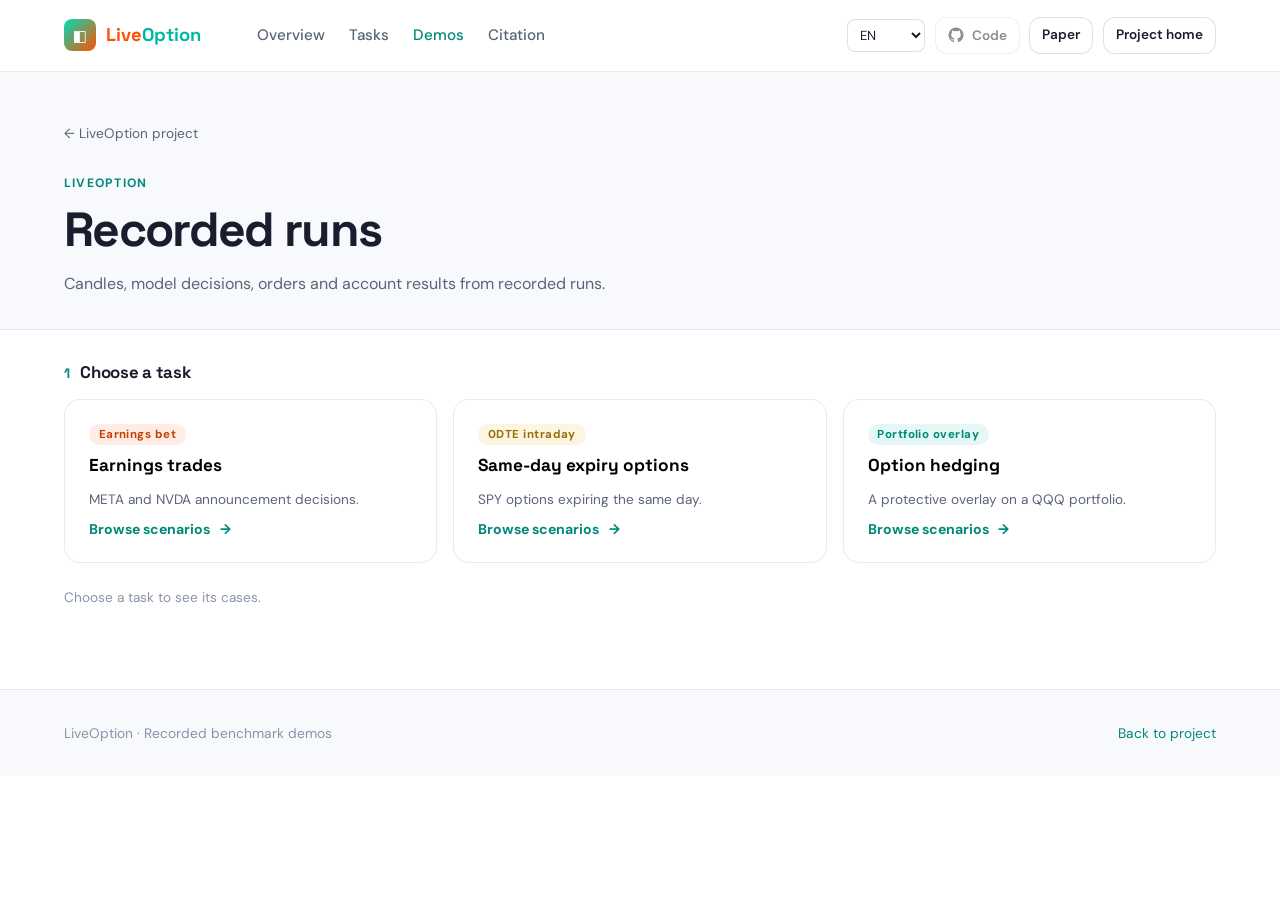
==== commit 7f533292: "Use direct task titles in case dialogs and replay navigation" ====
--- a/demos.html
+++ b/demos.html
@@ -8,7 +8,7 @@
 <link rel="preconnect" href="https://fonts.googleapis.com">
 <link rel="preconnect" href="https://fonts.gstatic.com" crossorigin>
 <link href="https://fonts.googleapis.com/css2?family=Space+Grotesk:wght@500;600;700&family=DM+Sans:ital,opsz,wght@0,9..40,400;0,9..40,500;0,9..40,600;0,9..40,700&family=JetBrains+Mono:wght@400;500&display=swap" rel="stylesheet">
-<script src="js/locales.js?v=10"></script>
+<script src="js/locales.js?v=12"></script>
 <script src="js/i18n.js?v=3"></script>
 <link rel="stylesheet" href="css/style.css?v=9">
 </head>
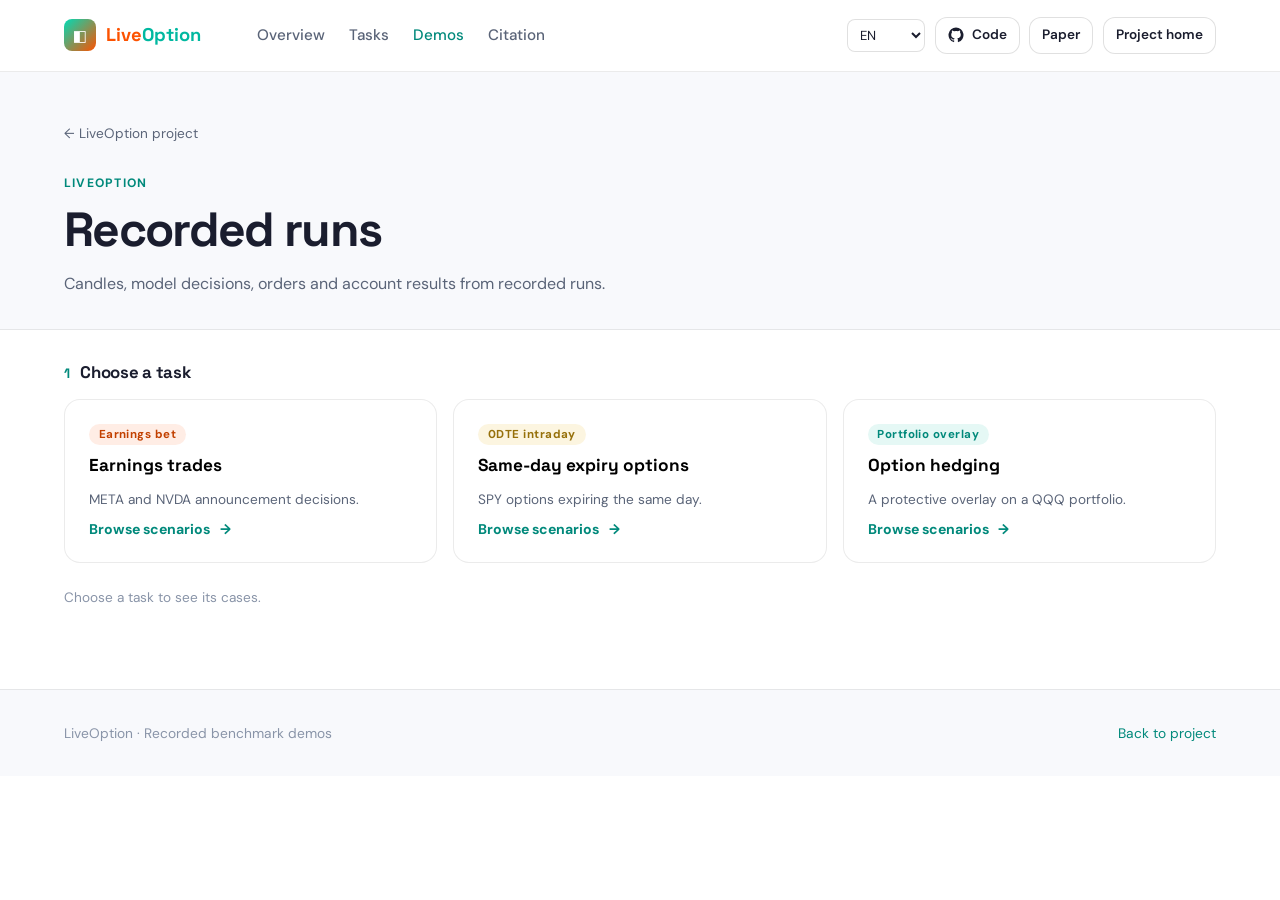
==== commit 7f076edd: "Enable LiveOption GitHub source links" ====
--- a/demos.html
+++ b/demos.html
@@ -8,7 +8,7 @@
 <link rel="preconnect" href="https://fonts.googleapis.com">
 <link rel="preconnect" href="https://fonts.gstatic.com" crossorigin>
 <link href="https://fonts.googleapis.com/css2?family=Space+Grotesk:wght@500;600;700&family=DM+Sans:ital,opsz,wght@0,9..40,400;0,9..40,500;0,9..40,600;0,9..40,700&family=JetBrains+Mono:wght@400;500&display=swap" rel="stylesheet">
-<script src="js/locales.js?v=12"></script>
+<script src="js/locales.js?v=13"></script>
 <script src="js/i18n.js?v=3"></script>
 <link rel="stylesheet" href="css/style.css?v=9">
 </head>
@@ -32,7 +32,7 @@
         <option value="cn" lang="zh-CN">中文</option>
         <option value="jp" lang="ja">日本語</option>
       </select>
-      <button class="btn btn-sm" type="button" disabled title="Repository link coming soon" aria-label="GitHub code — link coming soon" data-i18n-title="nav.codeSoon" data-i18n-aria-label="nav.codeAria"><svg width="16" height="16" viewBox="0 0 24 24" fill="currentColor" aria-hidden="true"><path d="M12 .75a11.25 11.25 0 0 0-3.558 21.923c.563.105.773-.244.773-.543v-2.094c-3.14.682-3.803-1.332-3.803-1.332-.514-1.306-1.255-1.654-1.255-1.654-1.026-.701.078-.687.078-.687 1.134.08 1.73 1.165 1.73 1.165 1.008 1.727 2.644 1.228 3.29.94.102-.73.394-1.228.716-1.51-2.507-.286-5.143-1.254-5.143-5.581 0-1.233.44-2.24 1.164-3.03-.117-.286-.505-1.434.11-2.987 0 0 .949-.304 3.094 1.16A10.76 10.76 0 0 1 12 6.142c.956.005 1.919.13 2.817.38 2.144-1.465 3.092-1.16 3.092-1.16.617 1.553.229 2.701.112 2.987.724.79 1.163 1.797 1.163 3.03 0 4.339-2.64 5.292-5.155 5.572.405.35.766 1.042.766 2.1v3.08c0 .302.204.653.78.542A11.252 11.252 0 0 0 12 .75Z"/></svg><span data-i18n="nav.code">Code</span></button>
+      <a class="btn btn-sm" href="https://github.com/liveoption/LiveOption" target="_blank" rel="noopener" title="LiveOption on GitHub" aria-label="LiveOption source code on GitHub" data-i18n-title="nav.codeTitle" data-i18n-aria-label="nav.codeAria"><svg width="16" height="16" viewBox="0 0 24 24" fill="currentColor" aria-hidden="true"><path d="M12 .75a11.25 11.25 0 0 0-3.558 21.923c.563.105.773-.244.773-.543v-2.094c-3.14.682-3.803-1.332-3.803-1.332-.514-1.306-1.255-1.654-1.255-1.654-1.026-.701.078-.687.078-.687 1.134.08 1.73 1.165 1.73 1.165 1.008 1.727 2.644 1.228 3.29.94.102-.73.394-1.228.716-1.51-2.507-.286-5.143-1.254-5.143-5.581 0-1.233.44-2.24 1.164-3.03-.117-.286-.505-1.434.11-2.987 0 0 .949-.304 3.094 1.16A10.76 10.76 0 0 1 12 6.142c.956.005 1.919.13 2.817.38 2.144-1.465 3.092-1.16 3.092-1.16.617 1.553.229 2.701.112 2.987.724.79 1.163 1.797 1.163 3.03 0 4.339-2.64 5.292-5.155 5.572.405.35.766 1.042.766 2.1v3.08c0 .302.204.653.78.542A11.252 11.252 0 0 0 12 .75Z"/></svg><span data-i18n="nav.code">Code</span></a>
       <a class="btn btn-sm" href="index.html#cite"><span data-i18n="nav.paper">Paper</span></a>
       <a class="btn btn-sm" href="index.html"><span data-i18n="nav.home">Project home</span></a>
     </div>
